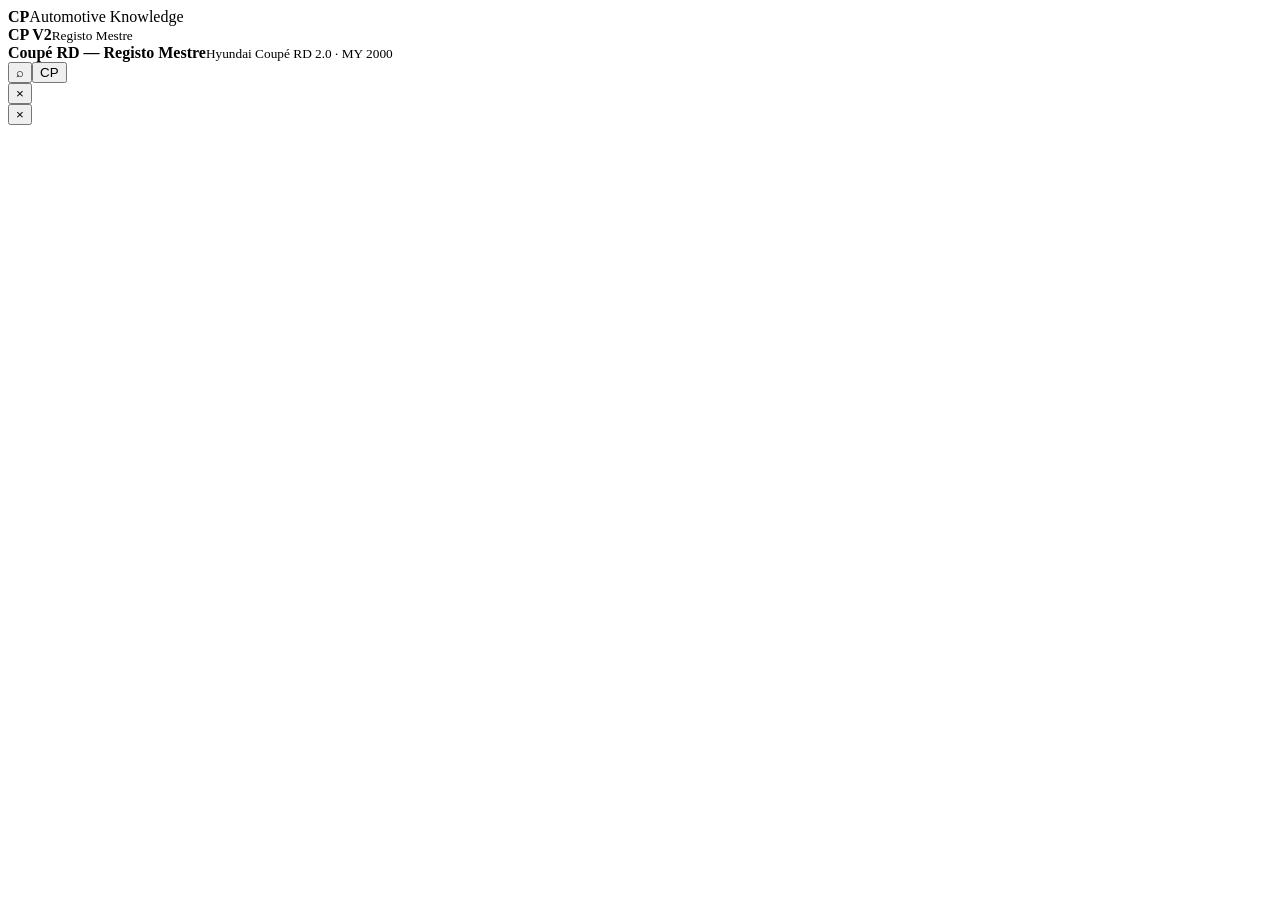
==== cp-v2/index.html @ 98ef0f1c "CP V2: add Registo Mestre application shell" ====
<!doctype html>
<html lang="pt-PT"><head><meta charset="utf-8"><meta name="viewport" content="width=device-width,initial-scale=1,viewport-fit=cover"><meta name="theme-color" content="#f4f7fb"><meta name="apple-mobile-web-app-capable" content="yes"><meta name="apple-mobile-web-app-status-bar-style" content="default"><title>CP · Coupé RD — Registo Mestre</title><link rel="stylesheet" href="app.css"><script src="../cp/data/core-a.js"></script><script src="../cp/data/p1.js"></script><script src="../cp/data/p2.js"></script><script src="../cp/data/p3.js"></script><script src="../cp/data/p4.js"></script><script src="../cp/data/p5.js"></script><script src="../cp/data/p6.js"></script><script src="../cp/data/p7.js"></script><script src="../cp/data/faults.js"></script><script src="../cp/data/tasks.js"></script><script src="../cp/data/sources.js"></script><script src="../cp/data/rules.js"></script><script src="data-adapter.js"></script><script src="hero.js"></script></head>
<body>
<div class="app-shell">
<aside class="sidebar">
  <div class="brand"><div class="brand-mark"><i></i><i></i><i></i><i></i></div><div><strong>CP</strong><span>Automotive Knowledge</span></div></div>
  <nav id="sideNav" class="side-nav"></nav>
  <div class="side-foot"><span class="status-dot"></span><div><b>CP V2</b><small>Registo Mestre</small></div></div>
</aside>
<div class="app-main">
<header class="topbar">
  <div class="top-brand"><div class="brand-mark mini"><i></i><i></i><i></i><i></i></div><div><b>Coupé RD — Registo Mestre</b><small>Hyundai Coupé RD 2.0 · MY 2000</small></div></div>
  <div class="top-actions"><button class="icon-btn" id="globalSearchBtn" aria-label="Pesquisar">⌕</button><button class="avatar">CP</button></div>
</header>
<main id="view" class="view"></main>
<nav id="mobileNav" class="mobile-nav"></nav>
</div></div>
<div id="drawer" class="drawer-wrap hidden"><div class="drawer-backdrop" data-close></div><aside class="drawer"><button class="drawer-close" data-close>×</button><div id="drawerBody"></div></aside></div>
<div id="modal" class="modal-wrap hidden"><div class="modal-backdrop" data-close-modal></div><div class="modal"><button class="drawer-close" data-close-modal>×</button><div id="modalBody"></div></div></div>
<div id="toast" class="toast hidden"></div>
<script src="app.js"></script></body></html>
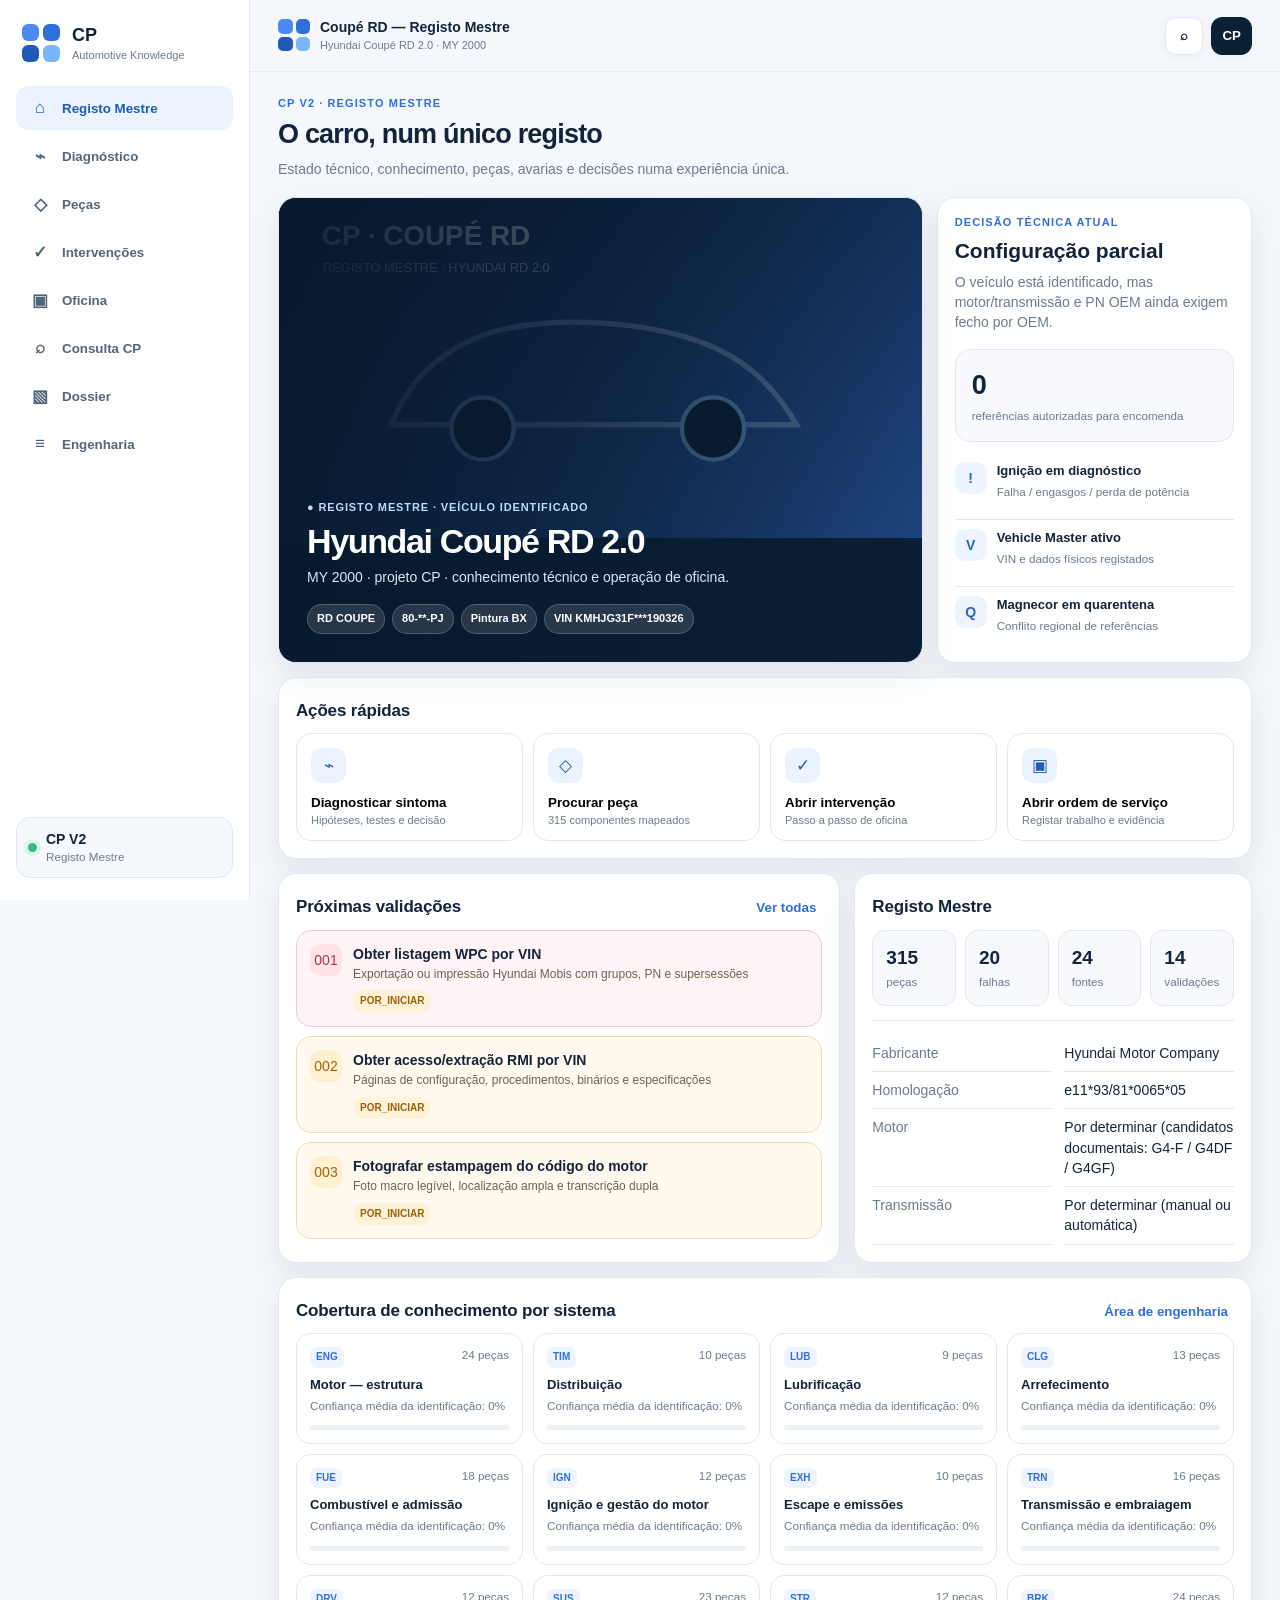
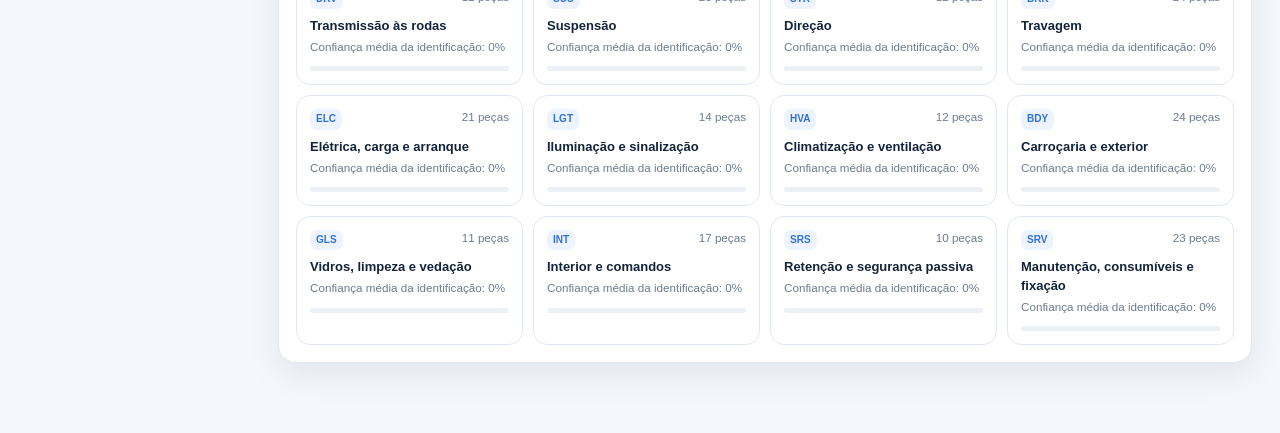
==== commit 5db9cabb: "CP V2: wire split application scripts" ====
--- a/cp-v2/index.html
+++ b/cp-v2/index.html
@@ -1,5 +1,5 @@
 <!doctype html>
-<html lang="pt-PT"><head><meta charset="utf-8"><meta name="viewport" content="width=device-width,initial-scale=1,viewport-fit=cover"><meta name="theme-color" content="#f4f7fb"><meta name="apple-mobile-web-app-capable" content="yes"><meta name="apple-mobile-web-app-status-bar-style" content="default"><title>CP · Coupé RD — Registo Mestre</title><link rel="stylesheet" href="app.css"><script src="../cp/data/core-a.js"></script><script src="../cp/data/p1.js"></script><script src="../cp/data/p2.js"></script><script src="../cp/data/p3.js"></script><script src="../cp/data/p4.js"></script><script src="../cp/data/p5.js"></script><script src="../cp/data/p6.js"></script><script src="../cp/data/p7.js"></script><script src="../cp/data/faults.js"></script><script src="../cp/data/tasks.js"></script><script src="../cp/data/sources.js"></script><script src="../cp/data/rules.js"></script><script src="data-adapter.js"></script><script src="hero.js"></script></head>
+<html lang="pt-PT"><head><meta charset="utf-8"><meta name="viewport" content="width=device-width,initial-scale=1,viewport-fit=cover"><meta name="theme-color" content="#f4f7fb"><meta name="apple-mobile-web-app-capable" content="yes"><meta name="apple-mobile-web-app-status-bar-style" content="default"><title>CP · Coupé RD — Registo Mestre</title><link rel="stylesheet" href="app.css"><script src="../cp/data/core-a.js"></script><script src="../cp/data/p1.js"></script><script src="../cp/data/p2.js"></script><script src="../cp/data/p3.js"></script><script src="../cp/data/p4.js"></script><script src="../cp/data/p5.js"></script><script src="../cp/data/p6.js"></script><script src="../cp/data/p7.js"></script><script src="../cp/data/faults.js"></script><script src="../cp/data/tasks.js"></script><script src="../cp/data/sources.js"></script><script src="../cp/data/rules.js"></script><script src="data-adapter.js"></script></head>
 <body>
 <div class="app-shell">
 <aside class="sidebar">
@@ -18,4 +18,4 @@
 <div id="drawer" class="drawer-wrap hidden"><div class="drawer-backdrop" data-close></div><aside class="drawer"><button class="drawer-close" data-close>×</button><div id="drawerBody"></div></aside></div>
 <div id="modal" class="modal-wrap hidden"><div class="modal-backdrop" data-close-modal></div><div class="modal"><button class="drawer-close" data-close-modal>×</button><div id="modalBody"></div></div></div>
 <div id="toast" class="toast hidden"></div>
-<script src="app.js"></script></body></html>+<script src="app-a.js"></script><script src="app-b.js"></script><script src="app-c.js"></script></body></html>
--- a/cp-v2/app.css
+++ b/cp-v2/app.css
@@ -0,0 +1,3 @@
+:root{--bg:#f4f7fb;--surface:#fff;--surface2:#f8fafc;--ink:#13243a;--muted:#6c7b8e;--line:#e1e8f0;--blue:#2f6fdb;--blue2:#70b4f4;--navy:#0b1f35;--cyan:#dff4ff;--green:#1d9b67;--amber:#c78014;--red:#c94c5d;--shadow:0 12px 34px rgba(16,42,74,.08);--r:18px}*{box-sizing:border-box}html{background:var(--bg)}body{margin:0;color:var(--ink);background:var(--bg);font:14px/1.45 -apple-system,BlinkMacSystemFont,"Segoe UI",Inter,Arial,sans-serif}.app-shell{min-height:100vh}.sidebar{position:fixed;inset:0 auto 0 0;width:250px;background:#fff;border-right:1px solid var(--line);padding:22px 16px;display:flex;flex-direction:column;z-index:30}.brand{display:flex;align-items:center;gap:12px;padding:0 6px 22px}.brand strong{display:block;font-size:18px}.brand span,.top-brand small{display:block;color:var(--muted);font-size:11px}.brand-mark{width:38px;height:38px;display:grid;grid-template-columns:1fr 1fr;gap:4px}.brand-mark i{display:block;border-radius:6px;background:#4b8af0}.brand-mark i:nth-child(2){background:#2f6fdb}.brand-mark i:nth-child(3){background:#1e5bb8}.brand-mark i:nth-child(4){background:#78b7f7}.brand-mark.mini{width:32px;height:32px;gap:3px}.brand-mark.mini i{border-radius:5px}.side-nav{display:grid;gap:4px}.nav-btn{width:100%;border:0;background:transparent;border-radius:12px;padding:10px 12px;text-align:left;color:#53657a;font-weight:700;display:flex;align-items:center;gap:10px;cursor:pointer}.nav-btn:hover{background:#f3f7fc;color:var(--ink)}.nav-btn.active{background:#eaf3ff;color:#1e5bb8}.nav-icon{width:24px;height:24px;display:grid;place-items:center;font-size:17px}.side-foot{margin-top:auto;background:#f5f8fc;border:1px solid var(--line);border-radius:14px;padding:11px;display:flex;gap:9px;align-items:center}.side-foot b,.side-foot small{display:block}.side-foot small{color:var(--muted)}.status-dot{width:9px;height:9px;border-radius:50%;background:#3aba83;box-shadow:0 0 0 4px #ddf6eb}.app-main{margin-left:250px;min-height:100vh}.topbar{height:72px;position:sticky;top:0;z-index:20;background:rgba(244,247,251,.88);backdrop-filter:blur(18px);border-bottom:1px solid rgba(225,232,240,.8);display:flex;align-items:center;justify-content:space-between;padding:0 28px}.top-brand{display:flex;gap:10px;align-items:center}.top-brand b{display:block}.top-actions{display:flex;gap:8px;align-items:center}.icon-btn,.avatar{border:1px solid var(--line);background:#fff;box-shadow:0 2px 8px rgba(22,48,78,.04);height:38px;min-width:38px;border-radius:11px;font-weight:800;color:var(--ink);cursor:pointer}.avatar{background:var(--navy);color:#fff;border-color:var(--navy);padding:0 10px}.view{max-width:1440px;margin:auto;padding:24px 28px 70px}.eyebrow{font-size:11px;text-transform:uppercase;letter-spacing:.1em;color:var(--blue);font-weight:800}.page-head{display:flex;justify-content:space-between;gap:16px;align-items:end;margin-bottom:18px}.page-head h1{margin:3px 0 0;font-size:27px;letter-spacing:-.03em}.page-head p{margin:5px 0 0;color:var(--muted)}.grid{display:grid;grid-template-columns:repeat(12,minmax(0,1fr));gap:14px}.card{background:var(--surface);border:1px solid var(--line);border-radius:var(--r);box-shadow:var(--shadow);padding:17px}.span12{grid-column:span 12}.span8{grid-column:span 8}.span7{grid-column:span 7}.span6{grid-column:span 6}.span5{grid-column:span 5}.span4{grid-column:span 4}.hero{grid-column:span 8;min-height:340px;position:relative;padding:0;overflow:hidden;background:var(--navy);color:#fff}.hero img{width:100%;height:340px;object-fit:cover;display:block;opacity:.58;filter:saturate(.86) contrast(1.04)}.hero:after{content:"";position:absolute;inset:0;background:linear-gradient(90deg,rgba(7,25,45,.92) 0%,rgba(7,25,45,.58) 48%,rgba(7,25,45,.12) 100%)}.hero-content{position:absolute;z-index:2;inset:0;padding:28px;display:flex;flex-direction:column;justify-content:flex-end;max-width:620px}.hero-kicker{display:flex;gap:7px;align-items:center;font-size:11px;text-transform:uppercase;letter-spacing:.08em;color:#b9dcff;font-weight:800}.hero h2{font-size:34px;line-height:1.02;margin:8px 0 9px;letter-spacing:-.04em}.hero p{margin:0;color:#dbe9f7}.hero-meta{display:flex;gap:7px;flex-wrap:wrap;margin-top:16px}.chip{display:inline-flex;align-items:center;gap:6px;padding:6px 9px;border-radius:999px;background:#f0f5fa;color:#526479;font-size:11px;font-weight:750;border:1px solid #e2e9f0}.hero .chip{background:rgba(255,255,255,.13);color:#fff;border-color:rgba(255,255,255,.2);backdrop-filter:blur(8px)}.state-card{grid-column:span 4;display:flex;flex-direction:column;gap:11px}.state-big{padding:16px;border-radius:15px;background:#f7f9fc;border:1px solid var(--line)}.state-big b{font-size:27px;display:block;letter-spacing:-.03em}.state-big small{color:var(--muted)}.status-list{display:grid;gap:9px}.status-row{display:flex;gap:10px;align-items:flex-start;padding:9px 0;border-top:1px solid var(--line)}.status-row:first-child{border-top:0}.status-ico{width:32px;height:32px;border-radius:10px;display:grid;place-items:center;background:#edf4ff;color:#2764bf;font-weight:900}.status-row b{display:block;font-size:13px}.status-row small{color:var(--muted)}.section-title{display:flex;justify-content:space-between;align-items:center;margin:4px 0 10px}.section-title h2{font-size:17px;margin:0;letter-spacing:-.01em}.section-title a,.link-btn{color:var(--blue);font-weight:800;text-decoration:none;background:none;border:0;cursor:pointer}.action-grid{display:grid;grid-template-columns:repeat(4,1fr);gap:10px}.action{border:1px solid var(--line);border-radius:15px;background:#fff;padding:14px;text-align:left;cursor:pointer}.action:hover{border-color:#b9d4f4;box-shadow:0 8px 24px rgba(39,100,191,.08)}.action-ico{width:35px;height:35px;border-radius:11px;background:#eaf3ff;color:#245dad;display:grid;place-items:center;font-size:17px;margin-bottom:12px}.action b{display:block}.action span{display:block;color:var(--muted);font-size:11px;margin-top:4px}.alert{border:1px solid #f1d9ab;background:#fff9ef;border-radius:15px;padding:13px;display:flex;gap:11px;align-items:flex-start}.alert.red{border-color:#f0c9d0;background:#fff4f6}.alert-ico{width:32px;height:32px;border-radius:10px;display:grid;place-items:center;background:#fff0cf;color:#9d6510;flex:0 0 auto}.alert.red .alert-ico{background:#ffe3e7;color:#aa3d4d}.alert b{display:block}.alert p{margin:2px 0 0;color:#6e6250;font-size:12px}.systems{display:grid;grid-template-columns:repeat(4,1fr);gap:10px}.system-card{border:1px solid var(--line);border-radius:14px;padding:13px;background:#fff;cursor:pointer}.system-card:hover{border-color:#b7d0ee}.system-head{display:flex;justify-content:space-between;gap:8px}.system-code{font-size:10px;font-weight:900;color:var(--blue);background:#edf4ff;border-radius:7px;padding:3px 6px}.system-card b{display:block;margin-top:8px;font-size:13px}.system-card small{color:var(--muted)}.progress{height:5px;background:#edf1f5;border-radius:999px;overflow:hidden;margin-top:10px}.progress i{height:100%;display:block;background:linear-gradient(90deg,var(--blue),var(--blue2))}.badge{display:inline-flex;align-items:center;border-radius:999px;padding:4px 7px;font-size:10px;font-weight:850;white-space:nowrap}.badge.ok{background:#e6f7ef;color:#11764c}.badge.warn{background:#fff2d9;color:#98620b}.badge.bad{background:#fde7eb;color:#a83d4d}.badge.info{background:#e7f1ff;color:#2c63aa}.tools{display:flex;gap:8px;flex-wrap:wrap;margin-bottom:12px}.input,.select,.textarea{border:1px solid #dbe5ee;background:#fff;color:var(--ink);border-radius:11px;padding:10px 12px;min-height:40px;font:inherit}.input{flex:1;min-width:230px}.select{min-width:160px}.textarea{width:100%;min-height:96px;resize:vertical}.btn{border:1px solid var(--line);background:#fff;color:var(--ink);border-radius:11px;padding:9px 12px;font-weight:800;cursor:pointer}.btn.primary{background:var(--blue);color:#fff;border-color:var(--blue)}.btn.dark{background:var(--navy);color:#fff;border-color:var(--navy)}.btn.danger{color:#b63e50;background:#fff5f6;border-color:#f0c8cf}.results{display:grid;gap:9px}.result-card{border:1px solid var(--line);background:#fff;border-radius:14px;padding:13px;cursor:pointer}.result-card:hover{border-color:#b8d1ee}.result-top{display:flex;gap:8px;align-items:center;flex-wrap:wrap}.result-card h3{font-size:14px;margin:6px 0 4px}.result-card p{margin:0;color:var(--muted);font-size:12px}.result-meta{display:flex;gap:5px;flex-wrap:wrap;margin-top:9px}.fault-grid,.part-grid,.manual-grid,.photo-grid,.os-grid{display:grid;grid-template-columns:repeat(3,1fr);gap:11px}.fault-card,.part-card,.manual-card,.os-card{background:#fff;border:1px solid var(--line);border-radius:15px;padding:14px;cursor:pointer}.fault-card:hover,.part-card:hover,.manual-card:hover,.os-card:hover{border-color:#b8d1ee}.fault-card h3,.part-card h3,.manual-card h3,.os-card h3{font-size:14px;margin:8px 0 5px}.fault-card p,.part-card p,.manual-card p,.os-card p{font-size:12px;color:var(--muted);margin:0}.critical{color:#a83d4d}.stepper{display:grid;gap:8px}.step{display:grid;grid-template-columns:34px 1fr auto;gap:10px;align-items:start;border:1px solid var(--line);background:#fff;border-radius:14px;padding:12px}.step-num{width:30px;height:30px;border-radius:50%;display:grid;place-items:center;background:#eaf3ff;color:#245dad;font-weight:900}.step.done .step-num{background:#e4f7ee;color:#13754d}.step b{display:block}.step p{margin:3px 0 0;color:var(--muted);font-size:12px}.step-check{width:22px;height:22px}.kv{display:grid;grid-template-columns:180px 1fr;gap:0 12px}.kv>div{padding:8px 0;border-bottom:1px solid var(--line)}.kv .key{color:var(--muted)}.photo-grid{grid-template-columns:repeat(4,1fr)}.photo{aspect-ratio:4/3;border-radius:14px;overflow:hidden;border:1px solid var(--line);background:#e9eef4;cursor:pointer}.photo img{width:100%;height:100%;object-fit:cover;display:block}.table-wrap{overflow:auto;border:1px solid var(--line);border-radius:13px;background:#fff;max-height:67vh}.table{width:100%;border-collapse:collapse;min-width:900px}.table th{position:sticky;top:0;background:#f7f9fc;color:#65758a;text-align:left;font-size:10px;text-transform:uppercase;letter-spacing:.05em;padding:9px;border-bottom:1px solid var(--line);z-index:2}.table td{padding:9px;border-bottom:1px solid #edf1f4;font-size:11px;vertical-align:top}.tabs{display:flex;gap:6px;overflow:auto;margin-bottom:12px}.tab{border:1px solid var(--line);background:#fff;border-radius:999px;padding:7px 10px;font-weight:800;color:#63758a;white-space:nowrap;cursor:pointer}.tab.active{background:var(--navy);color:#fff;border-color:var(--navy)}.drawer-wrap,.modal-wrap{position:fixed;inset:0;z-index:80}.hidden{display:none!important}.drawer-backdrop,.modal-backdrop{position:absolute;inset:0;background:rgba(5,17,31,.34);backdrop-filter:blur(3px)}.drawer{position:absolute;right:0;top:0;bottom:0;width:min(520px,94vw);background:#fff;padding:24px;overflow:auto;box-shadow:-18px 0 50px rgba(8,30,52,.18)}.drawer-close{position:absolute;right:14px;top:13px;border:1px solid var(--line);background:#fff;width:34px;height:34px;border-radius:10px;font-size:20px;cursor:pointer}.drawer h2,.modal h2{font-size:22px;margin:18px 0 6px}.drawer p{color:var(--muted)}.modal{position:relative;width:min(680px,92vw);max-height:88vh;overflow:auto;margin:6vh auto;background:#fff;border-radius:20px;padding:22px;box-shadow:0 24px 70px rgba(8,30,52,.22)}.form-grid{display:grid;grid-template-columns:1fr 1fr;gap:10px}.field label{display:block;font-size:11px;color:var(--muted);font-weight:800;margin:0 0 5px}.field.full{grid-column:1/-1}.toast{position:fixed;z-index:100;right:18px;bottom:18px;background:#10243b;color:#fff;padding:11px 14px;border-radius:12px;box-shadow:0 12px 40px rgba(0,0,0,.18);font-weight:750}.mobile-nav{display:none}.search-hero{background:linear-gradient(135deg,#0b1f35,#173f68);color:#fff;border-radius:20px;padding:22px;box-shadow:var(--shadow);margin-bottom:14px}.search-hero h2{font-size:25px;margin:0 0 5px}.search-hero p{color:#c9daeb;margin:0 0 15px}.search-line{display:flex;gap:8px}.search-line .input{background:#fff;border-color:#fff}.recent-list{display:grid;gap:6px}.recent-item{border:0;background:#f6f9fc;border-radius:10px;padding:9px;text-align:left;cursor:pointer;color:#53657a}.empty{text-align:center;padding:36px 18px;border:1px dashed #cbd8e5;border-radius:15px;color:var(--muted);background:#fafcfe}.divider{height:1px;background:var(--line);margin:14px 0}.metric-row{display:grid;grid-template-columns:repeat(4,1fr);gap:9px}.metric{padding:13px;border-radius:13px;background:#f7f9fc;border:1px solid var(--line)}.metric b{display:block;font-size:19px}.metric small{color:var(--muted)}
+@media(max-width:1080px){.sidebar{width:210px}.app-main{margin-left:210px}.systems{grid-template-columns:repeat(3,1fr)}.fault-grid,.part-grid,.manual-grid,.os-grid{grid-template-columns:repeat(2,1fr)}.action-grid{grid-template-columns:repeat(2,1fr)}.photo-grid{grid-template-columns:repeat(3,1fr)}}
+@media(max-width:760px){.sidebar{display:none}.app-main{margin-left:0}.topbar{height:64px;padding:0 14px}.view{padding:14px 12px 92px}.page-head{align-items:start;flex-direction:column}.page-head h1{font-size:23px}.hero,.state-card,.span8,.span7,.span6,.span5,.span4{grid-column:span 12}.hero{min-height:320px}.hero img{height:320px}.hero h2{font-size:29px}.grid{gap:10px}.systems{grid-template-columns:repeat(2,1fr)}.fault-grid,.part-grid,.manual-grid,.os-grid{grid-template-columns:1fr}.photo-grid{grid-template-columns:repeat(2,1fr)}.mobile-nav{position:fixed;z-index:40;left:8px;right:8px;bottom:8px;display:grid;grid-template-columns:repeat(5,1fr);background:rgba(255,255,255,.94);backdrop-filter:blur(20px);border:1px solid var(--line);border-radius:18px;padding:6px;box-shadow:0 10px 36px rgba(16,42,74,.14)}.mobile-nav button{border:0;background:transparent;border-radius:12px;padding:7px 2px;color:#6c7b8e;font-size:9px;font-weight:800}.mobile-nav button b{display:block;font-size:17px;line-height:1.1;margin-bottom:2px}.mobile-nav button.active{background:#eaf3ff;color:#245dad}.metric-row{grid-template-columns:repeat(2,1fr)}.form-grid{grid-template-columns:1fr}.field.full{grid-column:auto}.kv{grid-template-columns:1fr}.kv .key{padding-bottom:0;border-bottom:0}.search-line{flex-direction:column}.top-brand small{display:none}}
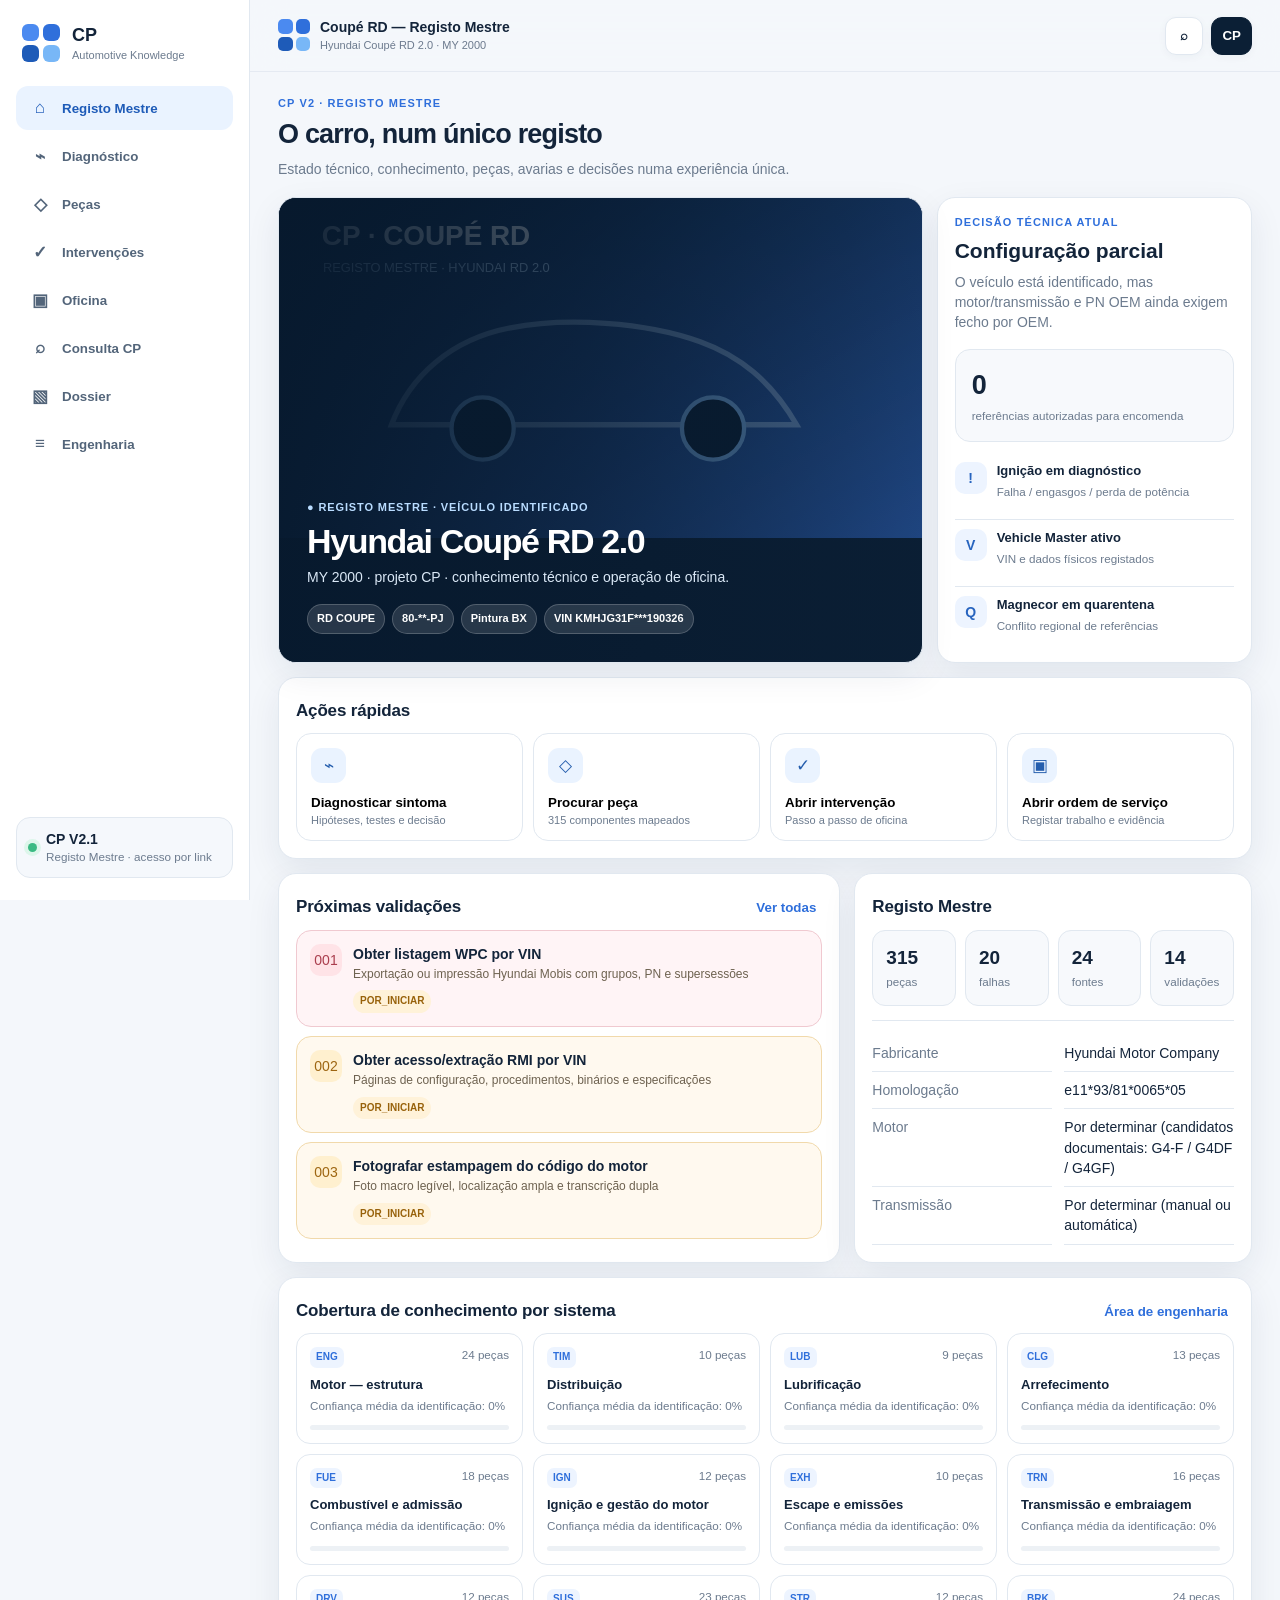
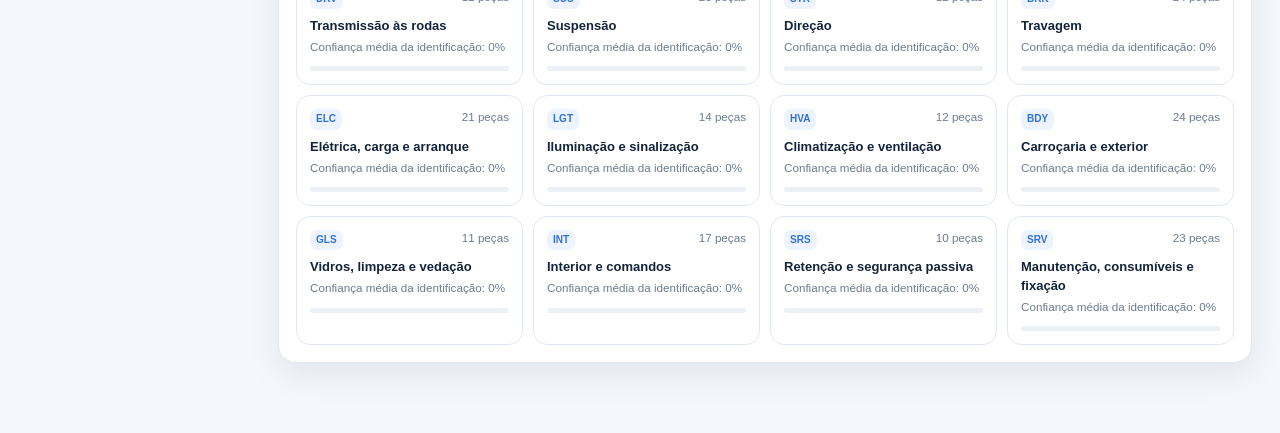
==== commit 69582064: "CP V2.1: release without active authentication" ====
--- a/cp-v2/index.html
+++ b/cp-v2/index.html
@@ -5,7 +5,7 @@
 <aside class="sidebar">
   <div class="brand"><div class="brand-mark"><i></i><i></i><i></i><i></i></div><div><strong>CP</strong><span>Automotive Knowledge</span></div></div>
   <nav id="sideNav" class="side-nav"></nav>
-  <div class="side-foot"><span class="status-dot"></span><div><b>CP V2</b><small>Registo Mestre</small></div></div>
+  <div class="side-foot"><span class="status-dot"></span><div><b>CP V2.1</b><small>Registo Mestre · acesso por link</small></div></div>
 </aside>
 <div class="app-main">
 <header class="topbar">
